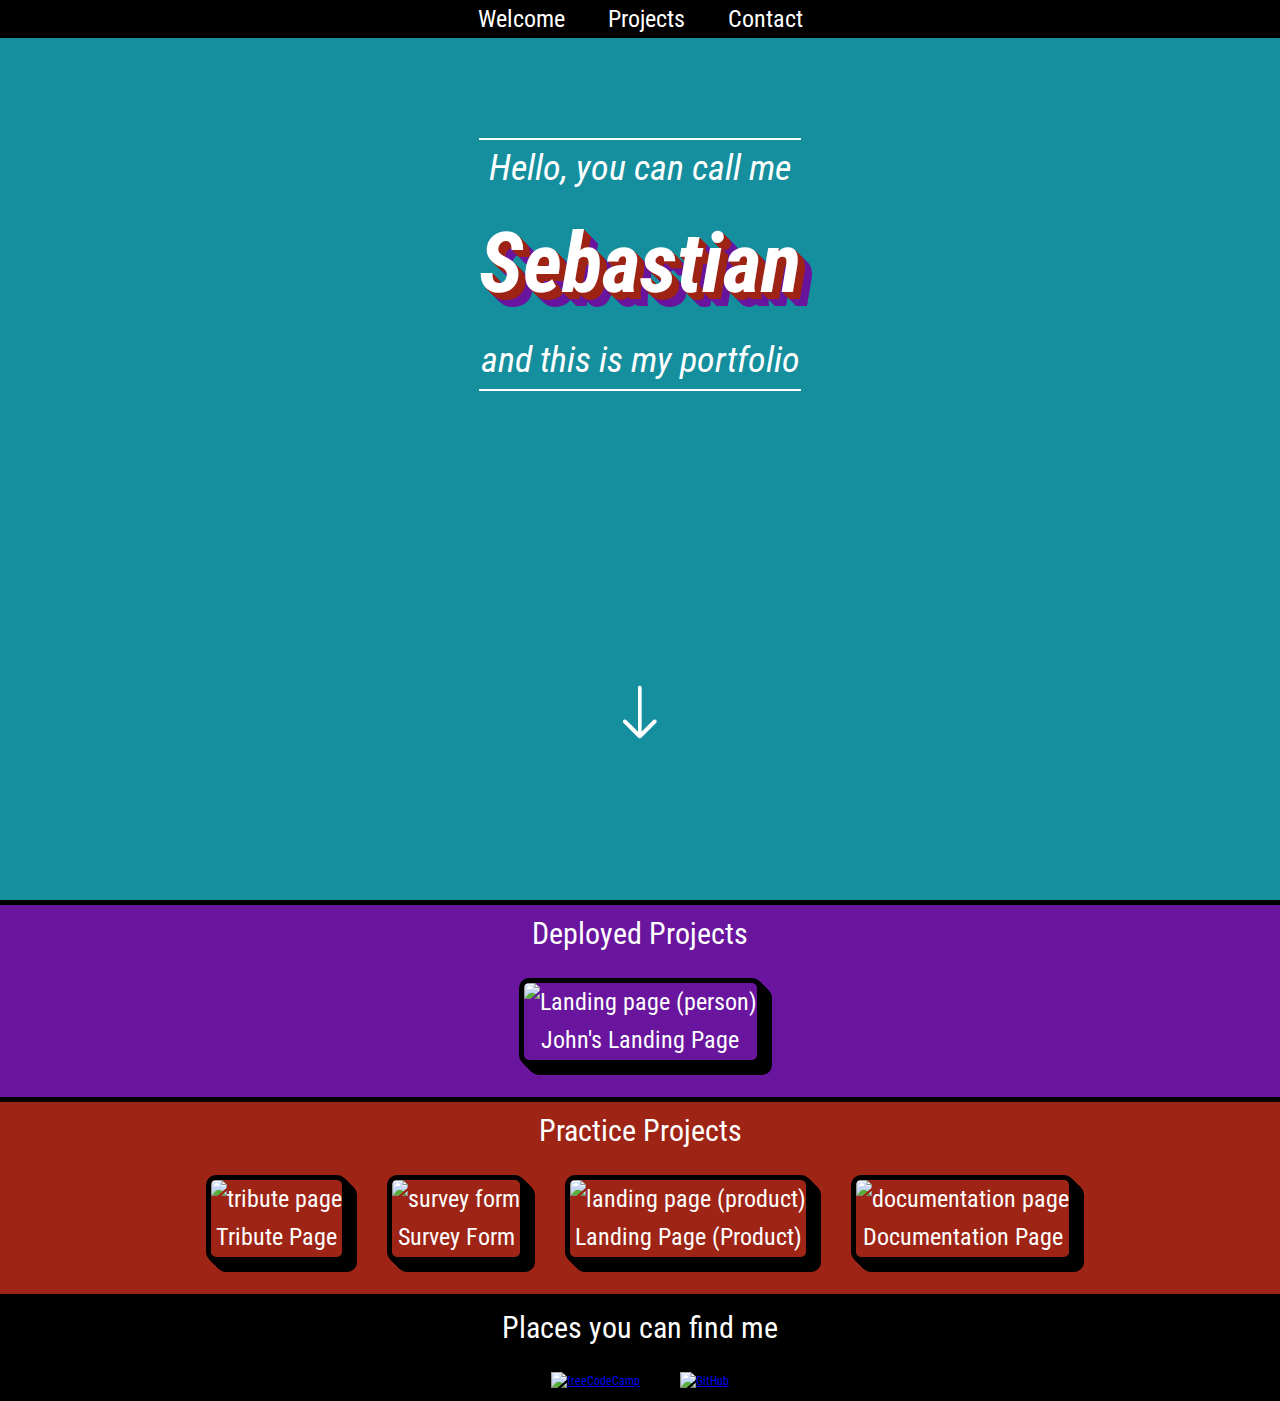
==== Index.html @ d6c9f10d "Add files via upload" ====
<!DOCTYPE html>

<html>
<head>
    <meta charset = 'UTF-8'>
    <meta name="viewport" content="width=device-width, initial-scale=1.0">
    <title>Spookybastian</title>
	<link rel="icon" type="image/png" href="resources/favicon.png">
	<link href='portfolioStyle.css' type='text/css' rel='stylesheet'>
</head>
	
<body>
	<nav id="navbar">
		<a class="navlink" href="#welcome-section">Welcome</a>
		<a class="navlink" href="#projects">Projects</a>
		<a class="navlink" href="#links">Contact</a>
	</nav>
	
	
	<section id="welcome-section">
		<h1>Hello, you can call me <br>
			<span>Sebastian</span><br>
			and this is my portfolio</h1>
		<i class="bi bi-arrow-down"></i>
	</section>
	
	<section id="projects">
		<h2>Deployed Projects</h2>
		<div class="projectcontainer">
			<a class="projectlink" href="https://loufjohn.com" target="_blank">
				<figure class="project-tile">
					<img class="project-image" src="resources/johnlouf.png" alt="Landing page (person)"/>
					<figcaption>John's Landing Page</figcaption>
				</figure>
			</a>
		</div>
	
	</section>
	
	<section id="practice">
		<h2>Practice Projects</h2>
		<div class="projectcontainer">
			<a class="projectlink" href="https://codepen.io/Spookybastian/full/wvzEYPq" target="_blank">
				<figure class="project-tile">
					<img class="project-image" src="resources/tribute.png" alt="tribute page"/>
					<figcaption>Tribute Page</figcaption>
				</figure>
			</a>
			
			<a class="projectlink" href="https://codepen.io/Spookybastian/full/poEqzgN" target="_blank">
				<figure class="project-tile">
					<img class="project-image" src="resources/survey.png" alt="survey form"/>
					<figcaption>Survey Form</figcaption>
				</figure>
			</a>
			
			<a class="projectlink" href="https://codepen.io/Spookybastian/full/zYKeMQQ" target="_blank">
				<figure class="project-tile">
					<img class="project-image" src="resources/product.png" alt="landing page (product)"/>
					<figcaption>Landing Page (Product)</figcaption>
				</figure>
			</a>
			
			<a class="projectlink" href="https://codepen.io/Spookybastian/full/abmxORy" target="_blank">
				<figure class="project-tile">
					<img class="project-image" src="resources/documentation.png" alt="documentation page"/>
					<figcaption>Documentation Page</figcaption>
				</figure>
			</a>
			
		</div>
	</section>
	
	
	<footer>
		<h2>Places you can find me</h2>
		<div id="links">
			<a href="https://www.freecodecamp.org/spookybastian" target="_blank">
				<img src="resources/freecodecamp.png" alt="freeCodeCamp"/>
			</a>
			
			<a href="https://github.com/Spookybastian" target="_blank">
				<img src="resources/github.png" alt="GitHub"/>
			</a>
		</div>
	</footer>
</body>
</html>
---- portfolioStyle.css ----
@import url("https://fonts.googleapis.com/css2?family=Roboto+Condensed:wght@300;400;700&display=swap");
@import url("https://cdn.jsdelivr.net/npm/bootstrap-icons@1.3.0/font/bootstrap-icons.css");

* {
	margin: 0;
	padding: 0;
}

html {
	color: white;
	font-family: 'Roboto Condensed', sans-serif;
	font-size: 12px;
	line-height: 1.6;
	text-align: center;
	scroll-behavior: smooth;
}

body {
	width: 100%;
}

h2 {
	padding-top: 5px;
	font-size: 2.5rem;
}

h1, h2, navlink {
	font-weight: 400;
}


/*Navigation bar*/

nav {
	background-color: black;
	position: fixed;
	left: 0;
	top: 0;
	width: 100%;
	z-index: 1;
}

.navlink {
	display: inline-block;
	margin: 0 15px;
	padding: 0 5px;
	height: 100%;
	text-decoration: none;
	color: white;
	font-size: 2rem;
}


/*Welcome Section*/

#welcome-section {
	background-color: #158F9E;
	height: 100vh;
	display: flex;
	flex-direction: column;
	justify-content: space-around;
	align-items: center;
}

h1 {
	font-style: italic;
	color: white;
	font-size: 3rem;
	border-top: 2px solid white;
	border-bottom: 2px solid white;
}

span {
	font-weight: 700;
	font-size: 7rem;
	text-shadow:
		0.5px 0.5px #9E2415,
		1px 1px #9E2415,
		1.5px 1.5px #9E2415,
		2px 2px #9E2415,
		2.5px 2.5px #9E2415,
		3px 3px #9E2415,
		3.5px 3.5px #9E2415,
		4px 4px #9E2415,
		4.5px 4.5px #9E2415,	
		5px 5px #9E2415,
		5.5px 5.5px #9E2415,
		6px 6px #9E2415,
		6.5px 6.5px #9E2415,	
		7px 7px #9E2415,
		7.5px 7.5px #69159E,
		8px 8px #69159E,
		8.5px 8.5px #69159E,		
		9px 9px #69159E,
		9.5px 9.5px #69159E,
		10px 10px #69159E,
		10.5px 10.5px #69159E,
		11px 11px #69159E,
		11.5px 11.5px #69159E,
		12px 12px #69159E,
		12.5px 12.5px #69159E,		
		13px 13px #69159E,
		13.5px 13.5px #69159E,
		14px 14px #69159E;
}

i {
	font-size: 5rem;
}


/*Projects Section*/

#projects {
	background-color: #69159E;
	border-top: 5px solid black;
	padding-bottom: 1rem;
}

#practice {
	background-color: #9E2515;
	border-top: 5px solid black;
	border-bottom: 5px solid black;
	padding-bottom: 1rem;
}

.projectcontainer {
	width: 100%;
	display: flex;
	flex-wrap: wrap;
	justify-content: center;
}

.project-tile {
	max-width: 500px;
}

.project-image {
	height: auto;
	width: 100%;
}

.projectlink {
	overflow: hidden;
	border-radius: 10px;
	border: 5px solid black;
	background-color: transparent;
	margin: 20px;
	text-decoration: none;
	font-size: 2rem;
	color: white;
	box-shadow:
		0.5px 0.5px black,
		1px 1px black,
		1.5px 1.5px black,
		2px 2px black,
		2.5px 2.5px black,
		3px 3px black,
		3.5px 3.5px black,
		4px 4px black,
		4.5px 4.5px black,	
		5px 5px black,
		5.5px 5.5px black,
		6px 6px black,
		6.5px 6.5px black,	
		7px 7px black,
		7.5px 7.5px black,
		8px 8px black,
		8.5px 8.5px black,		
		9px 9px black,
		9.5px 9.5px black,
		10px 10px black;
		
}

figcaption {
	margin: auto;
	padding: auto;
}


/*Footer Section*/

footer {
	color: white;
	background: black;
}

#links {
	width: 100%;
	display: flex;
	flex-wrap: wrap;
	justify-content: center;
}


footer img {
	margin: 20px 20px 10px 20px;
	height: 4rem;
	width: auto;
}


@media only screen and (min-width: 480px) {
    .navlink:hover {
	    background-color: #158F9E;
    }
    
	.projectlink:hover {
    	box-shadow: none;
    	position: relative;
    	top: 10px;
    	left: 10px;
	}
}

@media only screen and (max-width: 480px) {
	html {
		font-size: 10px;
	}
}
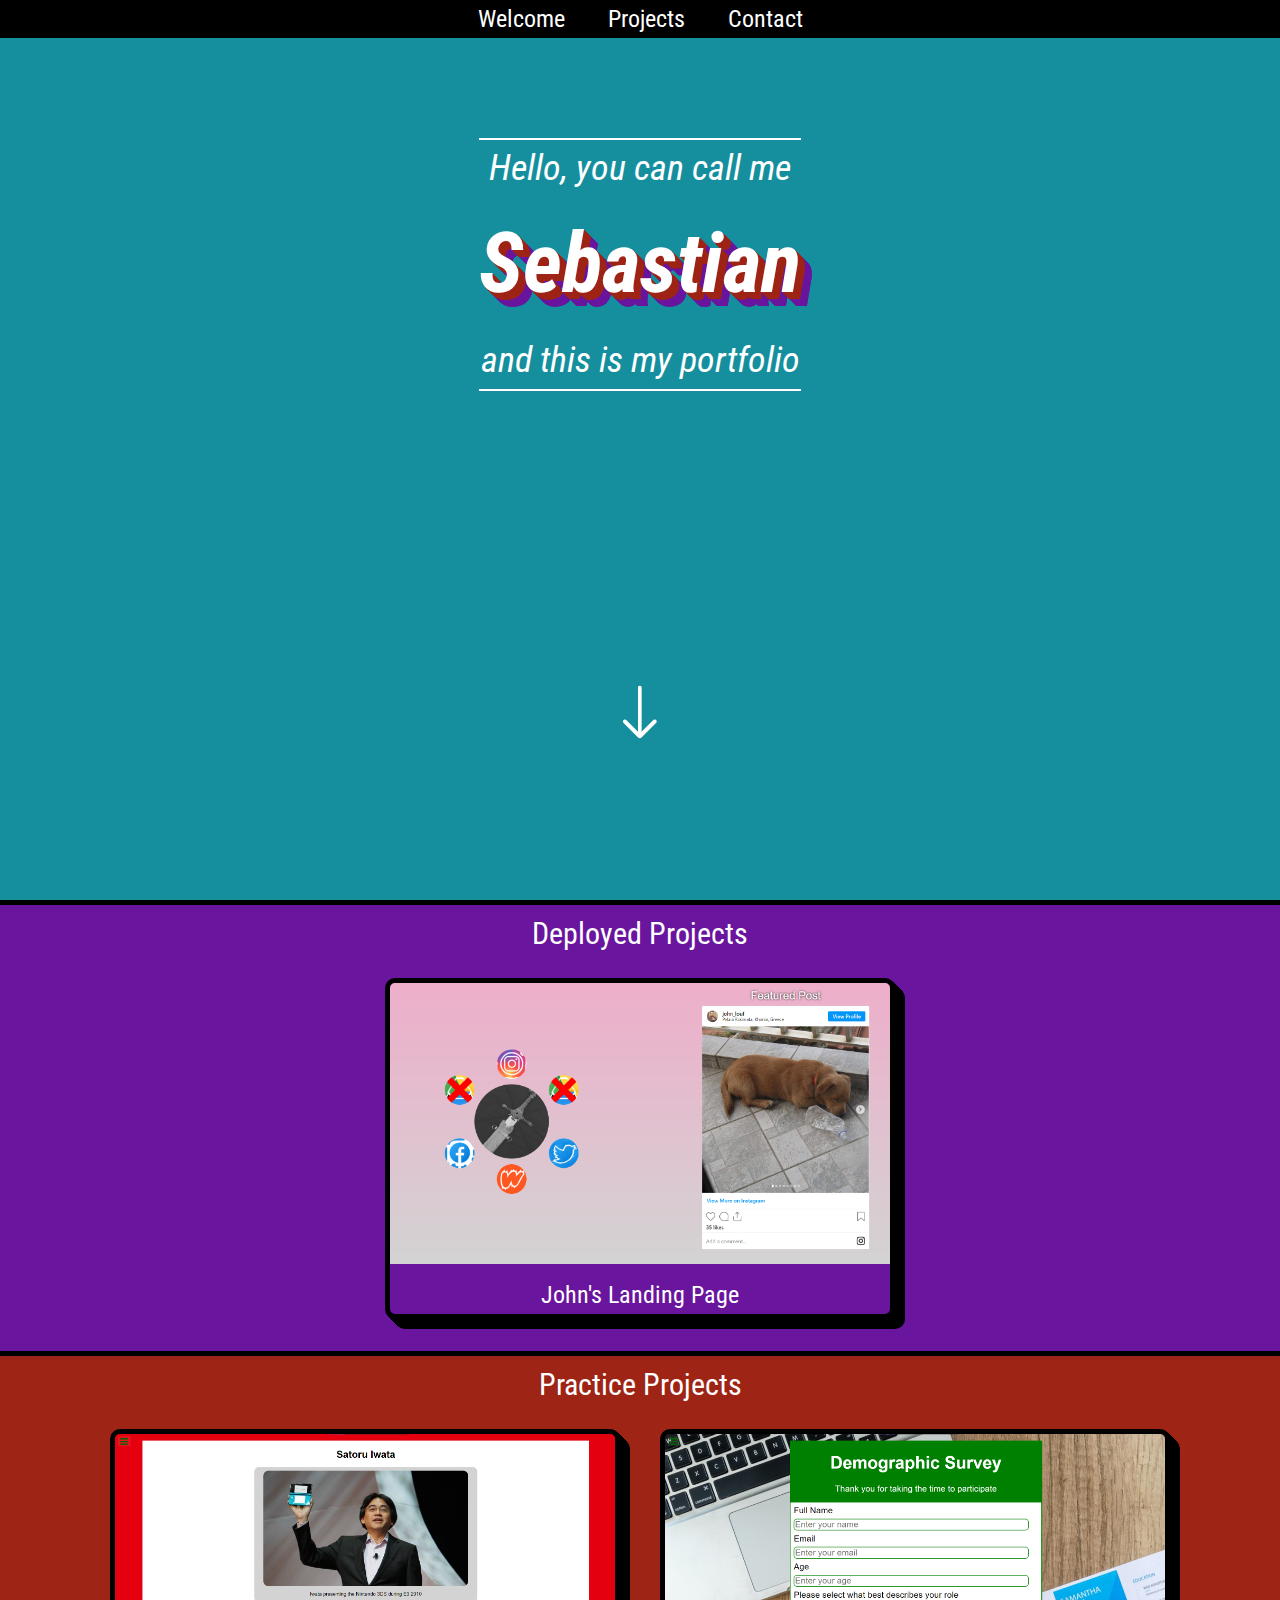
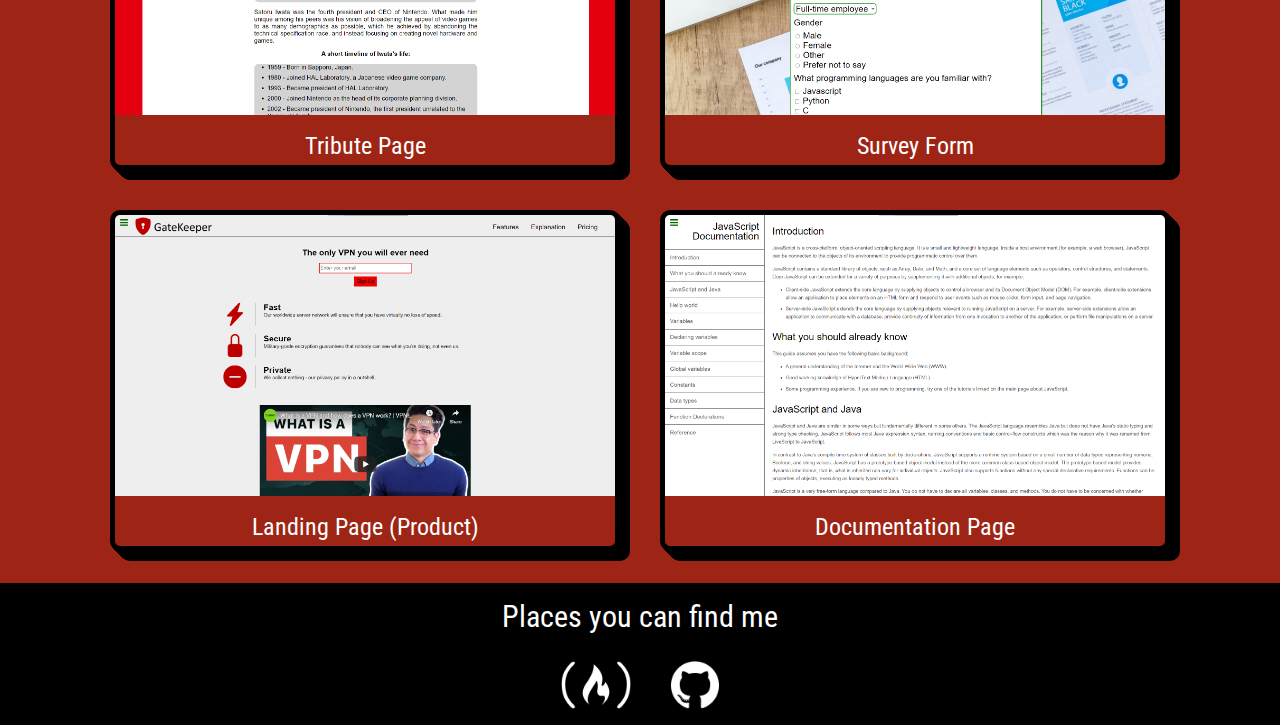
==== commit d7ba1eb2: "Made the arrow clickable" ====
--- a/Index.html
+++ b/Index.html
@@ -21,7 +21,7 @@
 		<h1>Hello, you can call me <br>
 			<span>Sebastian</span><br>
 			and this is my portfolio</h1>
-		<i class="bi bi-arrow-down"></i>
+		<a href="#projects" class="bi bi-arrow-down"></a>
 	</section>
 	
 	<section id="projects">
--- a/portfolioStyle.css
+++ b/portfolioStyle.css
@@ -104,8 +104,10 @@
 		14px 14px #69159E;
 }
 
-i {
+.bi-arrow-down {
 	font-size: 5rem;
+	color: white;
+	text-decoration: none;
 }
 
 
